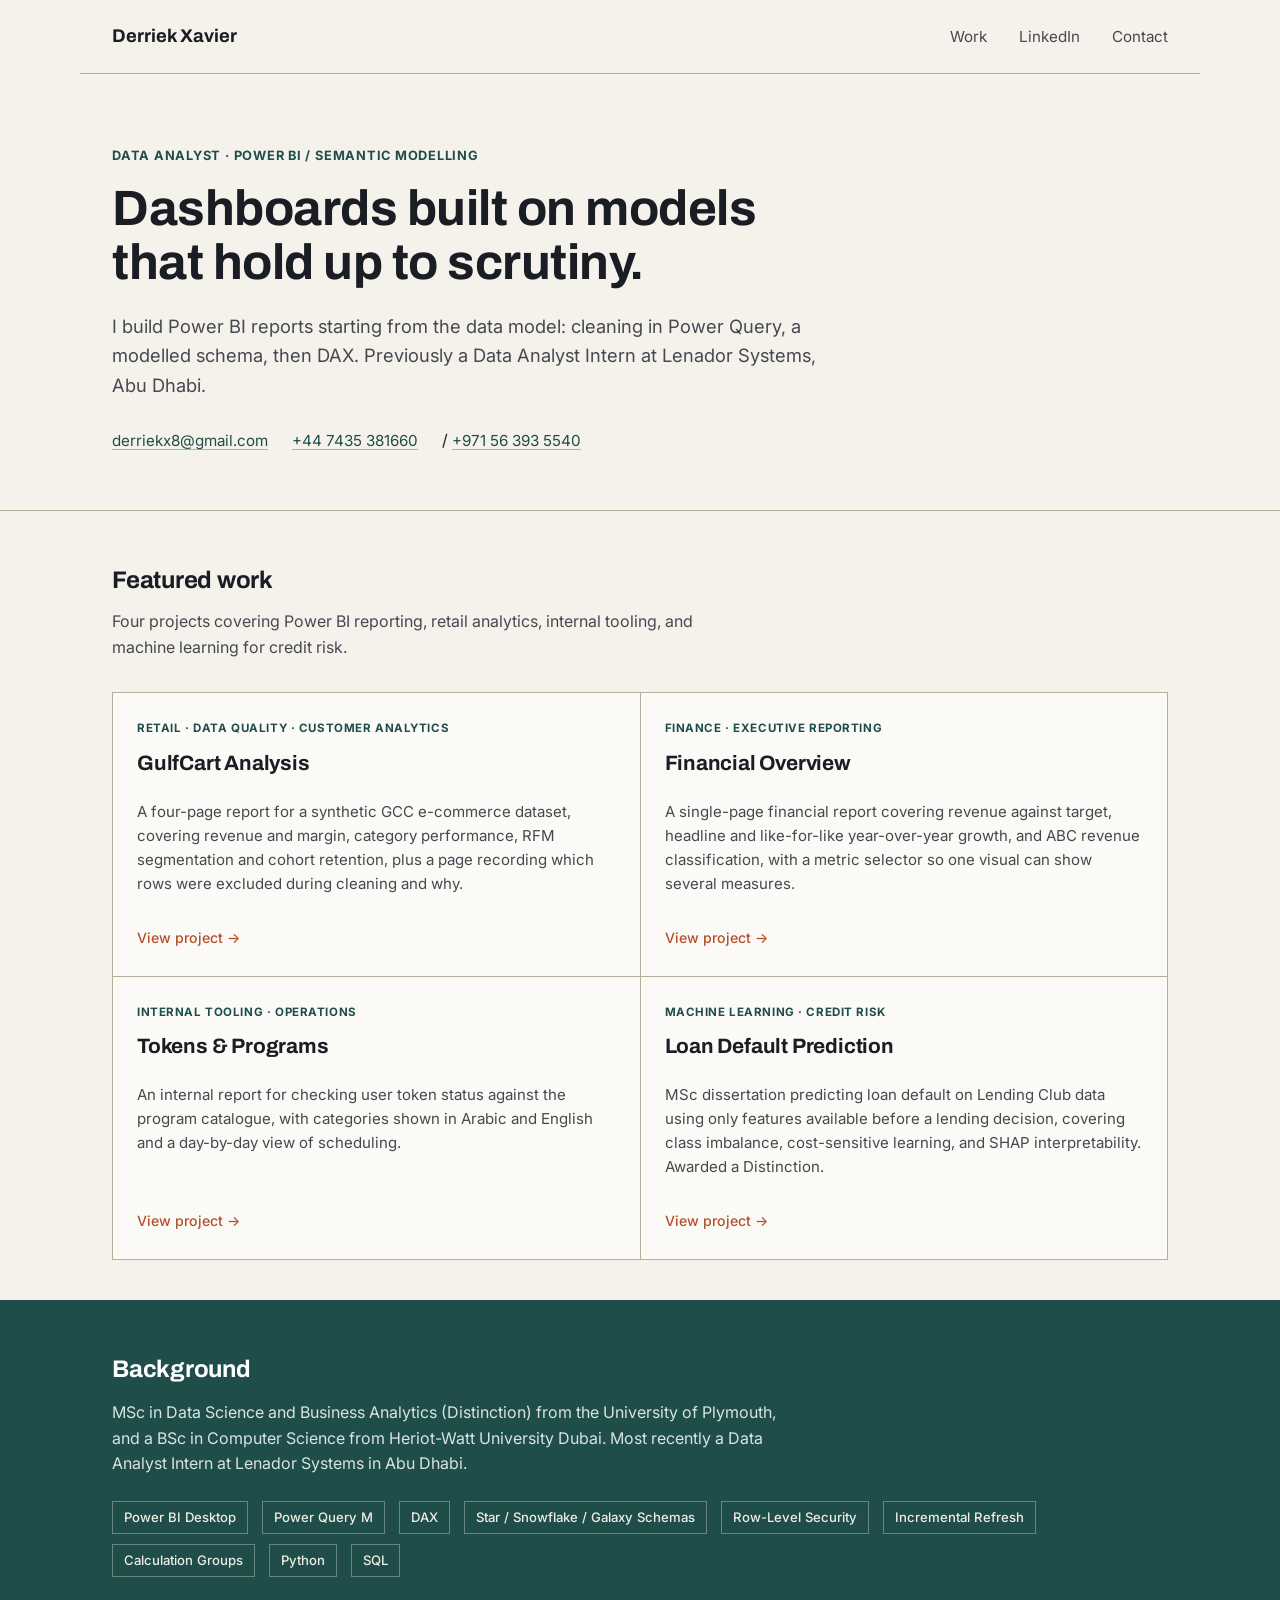
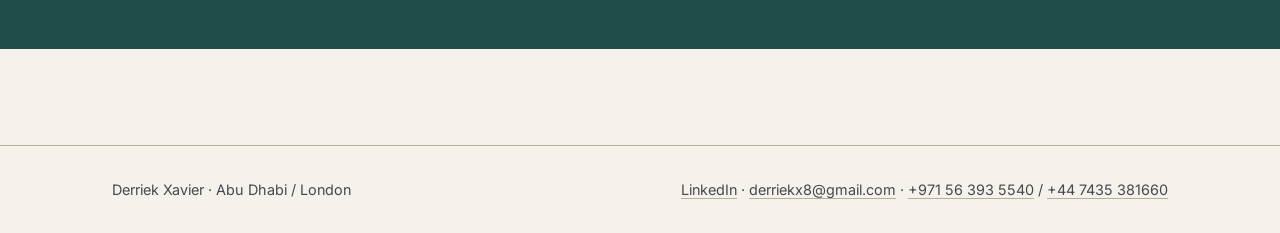
==== index.html @ 9cc600bb "Update index.html" ====
<!DOCTYPE html>
<html lang="en">
<head>
<meta charset="UTF-8">
<meta name="viewport" content="width=device-width, initial-scale=1.0">
<title>Derriek Xavier - Data &amp; BI Portfolio</title>
<meta name="description" content="Power BI and data analytics portfolio: semantic modelling, DAX, RLS, and dashboard design.">

<link rel="icon" href="favicon.ico" sizes="any">
<link rel="icon" href="assets/icons/favicon-32.png" type="image/png" sizes="32x32">
<link rel="apple-touch-icon" href="assets/icons/apple-touch-icon.png">

<meta property="og:type" content="website">
<meta property="og:url" content="https://derriekxavier.github.io/">
<meta property="og:title" content="Derriek Xavier - Power BI &amp; Data Analytics Portfolio">
<meta property="og:description" content="Semantic modelling, DAX, row-level security, and dashboard design across three Power BI projects.">
<meta property="og:image" content="https://derriekxavier.github.io/assets/og/og-image.png">
<meta property="og:image:width" content="1200">
<meta property="og:image:height" content="630">

<meta name="twitter:card" content="summary_large_image">
<meta name="twitter:title" content="Derriek Xavier - Power BI &amp; Data Analytics Portfolio">
<meta name="twitter:description" content="Semantic modelling, DAX, row-level security, and dashboard design across three Power BI projects.">
<meta name="twitter:image" content="https://derriekxavier.github.io/assets/og/og-image.png">

<link rel="stylesheet" href="assets/style.css">
</head>
<body>
<a href="#main" class="skip-link">Skip to content</a>

<header class="site-header">
  <a href="index.html" class="brand">Derriek Xavier</a>
  <nav>
    <a href="index.html#work">Work</a>
    <a href="https://www.linkedin.com/in/derriekxavier/" target="_blank" rel="noopener">LinkedIn</a>
    <a href="mailto:derriekx8@gmail.com">Contact</a>
  </nav>
</header>

<main id="main">
  <section class="hero">
    <div class="wrap">
      <div class="eyebrow">DATA ANALYST · POWER BI / SEMANTIC MODELLING</div>
      <h1>Dashboards built on models that hold up to scrutiny.</h1>
      <p class="lede">I build Power BI reports starting from the data model: cleaning in Power Query, a modelled schema, then DAX. Previously a Data Analyst Intern at Lenador Systems, Abu Dhabi.</p>
      <div class="hero-links">
        <a href="mailto:derriekx8@gmail.com">derriekx8@gmail.com</a>
        <a href="tel:+447435381660">+44 7435 381660</a> / <a href="tel:+971563935540">+971 56 393 5540</a>
      </div>
    </div>
  </section>

  <section class="project-list" id="work">
    <div class="wrap">
      <h2>Featured work</h2>
      <p class="section-note">Four projects covering Power BI reporting, retail analytics, internal tooling, and machine learning for credit risk.</p>

      <div class="card-grid">
        <a class="proj-card" href="projects/gulfcart.html">
          <div class="tag">RETAIL · DATA QUALITY · CUSTOMER ANALYTICS</div>
          <h3>GulfCart Analysis</h3>
          <p>A four-page report for a synthetic GCC e-commerce dataset, covering revenue and margin, category performance, RFM segmentation and cohort retention, plus a page recording which rows were excluded during cleaning and why.</p>
          <div class="go">View project →</div>
        </a>

        <a class="proj-card" href="projects/bi-gauntlet.html">
          <div class="tag">FINANCE · EXECUTIVE REPORTING</div>
          <h3>Financial Overview</h3>
          <p>A single-page financial report covering revenue against target, headline and like-for-like year-over-year growth, and ABC revenue classification, with a metric selector so one visual can show several measures.</p>
          <div class="go">View project →</div>
        </a>

        <a class="proj-card" href="projects/tokens-programs.html">
          <div class="tag">INTERNAL TOOLING · OPERATIONS</div>
          <h3>Tokens &amp; Programs</h3>
          <p>An internal report for checking user token status against the program catalogue, with categories shown in Arabic and English and a day-by-day view of scheduling.</p>
          <div class="go">View project →</div>
        </a>

        <a class="proj-card" href="projects/loan-default.html">
          <div class="tag">MACHINE LEARNING · CREDIT RISK</div>
          <h3>Loan Default Prediction</h3>
          <p>MSc dissertation predicting loan default on Lending Club data using only features available before a lending decision, covering class imbalance, cost-sensitive learning, and SHAP interpretability. Awarded a Distinction.</p>
          <div class="go">View project →</div>
        </a>
      </div>
    </div>
  </section>

  <section class="about-band">
    <div class="wrap">
      <h2>Background</h2>
      <p>MSc in Data Science and Business Analytics (Distinction) from the University of Plymouth, and a BSc in Computer Science from Heriot-Watt University Dubai. Most recently a Data Analyst Intern at Lenador Systems in Abu Dhabi.</p>
      <ul class="skills-list">
        <li>Power BI Desktop</li>
        <li>Power Query M</li>
        <li>DAX</li>
        <li>Star / Snowflake / Galaxy Schemas</li>
        <li>Row-Level Security</li>
        <li>Incremental Refresh</li>
        <li>Calculation Groups</li>
        <li>Python</li>
        <li>SQL</li>
      </ul>
    </div>
  </section>
</main>

<footer class="site-footer">
  <div class="wrap">
    <span>Derriek Xavier · Abu Dhabi / London</span>
    <span><a href="https://www.linkedin.com/in/derriekxavier/" target="_blank" rel="noopener">LinkedIn</a> · <a href="mailto:derriekx8@gmail.com">derriekx8@gmail.com</a> · <a href="tel:+971563935540">+971 56 393 5540</a> / <a href="tel:+447435381660">+44 7435 381660</a></span>
  </div>
</footer>

</body>
</html>
---- assets/style.css ----
@import url('https://fonts.googleapis.com/css2?family=Archivo:wght@500;600;700;800&family=Inter:wght@400;500;600&family=IBM+Plex+Mono:wght@400;500&display=swap');

:root {
  --paper: #F5F2EC;
  --paper-raised: #FBFAF7;
  --ink: #1A1D23;
  --ink-soft: #45494F;
  --teal: #1F4D4A;
  --teal-bright: #2D6F6A;
  --rust: #B5502B;
  --line: #D8D2C4;
  --line-strong: #B7AF9C;
  --measure: 66ch;
}

* { box-sizing: border-box; }

html { scroll-behavior: smooth; }

body {
  margin: 0;
  background: var(--paper);
  color: var(--ink);
  font-family: 'Inter', system-ui, sans-serif;
  font-size: 16px;
  line-height: 1.6;
  -webkit-font-smoothing: antialiased;
}

h1, h2, h3 {
  font-family: 'Archivo', 'Inter', system-ui, sans-serif;
  font-weight: 700;
  letter-spacing: -0.01em;
  color: var(--ink);
  line-height: 1.1;
  margin: 0;
}

code, .mono, .mono * {
  font-family: 'IBM Plex Mono', ui-monospace, monospace;
}

a { color: var(--teal); text-decoration-color: var(--line-strong); text-underline-offset: 3px; }
a:hover { color: var(--rust); }

::selection { background: var(--teal); color: var(--paper); }

.skip-link {
  position: absolute; left: -9999px; top: 0;
  background: var(--ink); color: var(--paper); padding: 10px 16px; z-index: 100;
}
.skip-link:focus { left: 16px; top: 16px; }

/* ---- Shell ---- */

.site-header {
  border-bottom: 1px solid var(--line-strong);
  padding: 22px 32px;
  display: flex;
  align-items: baseline;
  justify-content: space-between;
  max-width: 1120px;
  margin: 0 auto;
}
.site-header .brand {
  font-family: 'Archivo', 'Inter', system-ui, sans-serif;
  font-weight: 700;
  font-size: 1.15rem;
  color: var(--ink);
  text-decoration: none;
}
.site-header .brand:hover { color: var(--ink); }
.site-header nav a {
  margin-left: 28px;
  color: var(--ink-soft);
  text-decoration: none;
  font-size: 0.95rem;
}
.site-header nav a:hover { color: var(--rust); }

.wrap { max-width: 1120px; margin: 0 auto; padding: 0 32px; }
.prose { max-width: var(--measure); margin-left: 0; margin-right: auto; }

footer.site-footer {
  border-top: 1px solid var(--line-strong);
  margin-top: 96px;
  padding: 32px;
}
footer.site-footer .wrap {
  display: flex;
  justify-content: space-between;
  align-items: center;
  flex-wrap: wrap;
  gap: 12px;
  color: var(--ink-soft);
  font-size: 0.9rem;
}
footer.site-footer a { color: var(--ink-soft); }

/* ---- Home hero ---- */

.hero {
  padding: 72px 32px 56px;
  border-bottom: 1px solid var(--line-strong);
}
.hero .eyebrow {
  color: var(--teal);
  font-size: 0.8rem;
  margin-bottom: 14px;
  font-weight: 700;
  letter-spacing: 0.06em;
  text-transform: uppercase;
}
.hero h1 {
  font-size: clamp(2.1rem, 4vw, 3.1rem);
  max-width: 24ch;
  margin-bottom: 22px;
}
.hero p.lede {
  max-width: 60ch;
  font-size: 1.15rem;
  color: var(--ink-soft);
  margin-bottom: 28px;
}
.hero .hero-links a {
  display: inline-block;
  margin-right: 20px;
  font-size: 0.95rem;
}

.stat-strip {
  display: grid;
  grid-template-columns: repeat(4, 1fr);
  border-top: 1px solid var(--line);
  margin-top: 44px;
}
.stat-strip div {
  padding: 18px 20px 0 0;
  border-left: 1px solid var(--line);
}
.stat-strip div:first-child { border-left: none; padding-left: 0; }
.stat-strip .num {
  font-weight: 700;
  font-size: 1.5rem;
  color: var(--teal);
  display: block;
}
.stat-strip .label {
  font-size: 0.82rem;
  color: var(--ink-soft);
}

/* ---- Project index ---- */

.project-list {
  padding: 56px 32px 40px;
}
.project-list h2 {
  font-size: 1.5rem;
  margin-bottom: 6px;
}
.project-list .section-note {
  color: var(--ink-soft);
  margin-bottom: 32px;
  max-width: 60ch;
}

.card-grid {
  display: grid;
  grid-template-columns: repeat(2, 1fr);
  gap: 1px;
  background: var(--line-strong);
  border: 1px solid var(--line-strong);
}
.proj-card {
  background: var(--paper-raised);
  padding: 26px 24px;
  text-decoration: none;
  color: var(--ink);
  display: flex;
  flex-direction: column;
  min-height: 260px;
}
.proj-card:hover { background: #fff; }
.proj-card .tag {
  font-size: 0.72rem;
  font-weight: 700;
  letter-spacing: 0.05em;
  text-transform: uppercase;
  color: var(--teal);
  margin-bottom: 14px;
}
.proj-card h3 {
  font-size: 1.3rem;
  margin-bottom: 10px;
}
.proj-card p {
  color: var(--ink-soft);
  font-size: 0.94rem;
  flex-grow: 1;
}
.proj-card .go {
  margin-top: 16px;
  font-size: 0.88rem;
  color: var(--rust);
  font-weight: 500;
}

/* ---- Skills / about band ---- */

.about-band {
  background: var(--teal);
  color: #EFEDE4;
  padding: 56px 32px;
}
.about-band h2 { color: #fff; font-size: 1.5rem; margin-bottom: 18px; }
.about-band p { max-width: 68ch; color: #D9E4E2; }
.about-band .skills-list {
  display: flex;
  flex-wrap: wrap;
  gap: 10px 14px;
  margin-top: 24px;
  list-style: none;
  padding: 0;
}
.about-band .skills-list li {
  font-size: 0.82rem;
  font-weight: 500;
  border: 1px solid rgba(239,237,228,0.35);
  padding: 5px 11px;
  color: #EFEDE4;
}

/* ---- Project page ---- */

.proj-hero {
  padding: 52px 32px 0;
  border-bottom: 1px solid var(--line-strong);
}
.proj-hero .breadcrumb {
  font-size: 0.82rem;
  font-weight: 500;
  color: var(--ink-soft);
  margin-bottom: 18px;
}
.proj-hero .breadcrumb a { color: var(--ink-soft); }
.proj-hero h1 { font-size: clamp(1.9rem, 3.4vw, 2.6rem); margin-bottom: 12px; max-width: 22ch; }
.proj-hero .dek {
  font-size: 1.08rem;
  color: var(--ink-soft);
  max-width: 62ch;
  margin-bottom: 32px;
}
.proj-hero .meta-row {
  display: flex;
  flex-wrap: wrap;
  gap: 28px;
  padding: 22px 0 24px;
  border-top: 1px solid var(--line);
  font-size: 0.9rem;
}
.proj-hero .meta-row dt {
  font-size: 0.72rem;
  font-weight: 700;
  letter-spacing: 0.04em;
  text-transform: uppercase;
  color: var(--teal);
  margin-bottom: 4px;
}
.proj-hero .meta-row dd { margin: 0; color: var(--ink-soft); }

.proj-kpis {
  display: grid;
  grid-template-columns: repeat(auto-fit, minmax(140px, 1fr));
  border-top: 1px solid var(--line-strong);
  border-bottom: 1px solid var(--line-strong);
}
.proj-kpis div {
  padding: 20px 22px;
  border-left: 1px solid var(--line);
}
.proj-kpis div:first-child { border-left: none; }
.proj-kpis .num {
  font-weight: 700;
  font-size: 1.4rem;
  color: var(--rust);
  display: block;
}
.proj-kpis .label { font-size: 0.78rem; color: var(--ink-soft); }

.proj-section {
  padding: 52px 32px;
  border-bottom: 1px solid var(--line);
}
.proj-section:last-of-type { border-bottom: none; }
.proj-section h2 {
  font-size: 1.4rem;
  margin-bottom: 20px;
}
.proj-section h3 {
  font-size: 1.1rem;
  margin: 28px 0 10px;
}
.proj-section p { color: var(--ink-soft); margin: 0 0 14px; }
.proj-section ul { color: var(--ink-soft); padding-left: 22px; margin: 0 0 14px; }
.proj-section li { margin-bottom: 6px; }

figure { margin: 32px 0; }
figure img {
  width: 100%;
  display: block;
  border: 1px solid var(--line-strong);
}
figcaption {
  font-size: 0.82rem;
  font-style: italic;
  color: var(--ink-soft);
  margin-top: 8px;
}

.dax-block {
  background: var(--ink);
  color: #E7E4D9;
  padding: 20px 22px;
  overflow-x: auto;
  font-family: 'IBM Plex Mono', ui-monospace, monospace;
  font-size: 0.85rem;
  line-height: 1.65;
  margin: 18px 0 24px;
}
.dax-block .c { color: #7FA69E; } /* comment tone */

.pill-row { display: flex; flex-wrap: wrap; gap: 8px; margin: 14px 0 6px; }
.pill {
  font-size: 0.78rem;
  font-weight: 500;
  border: 1px solid var(--line-strong);
  padding: 4px 10px;
  color: var(--teal);
  background: var(--paper-raised);
}

.two-col {
  display: grid;
  grid-template-columns: 1fr 1fr;
  gap: 40px;
}

.nav-between {
  display: flex;
  justify-content: space-between;
  padding: 40px 32px;
  border-top: 1px solid var(--line-strong);
  font-size: 0.92rem;
}

@media (max-width: 760px) {
  .site-header { padding: 18px 20px; }
  .site-header nav a { margin-left: 16px; font-size: 0.88rem; }
  .stat-strip { grid-template-columns: repeat(2, 1fr); row-gap: 22px; }
  .stat-strip div:nth-child(3) { border-left: none; }
  .proj-kpis { grid-template-columns: repeat(2, 1fr); }
  .proj-kpis div:nth-child(3) { border-left: none; }
  .two-col { grid-template-columns: 1fr; }
  .card-grid { grid-template-columns: 1fr; }
  .hero, .project-list, .about-band, .proj-hero, .proj-section, footer.site-footer .wrap, .nav-between { padding-left: 20px; padding-right: 20px; }
}

@media (prefers-reduced-motion: reduce) {
  html { scroll-behavior: auto; }
}

a:focus-visible, button:focus-visible {
  outline: 2px solid var(--rust);
  outline-offset: 2px;
}
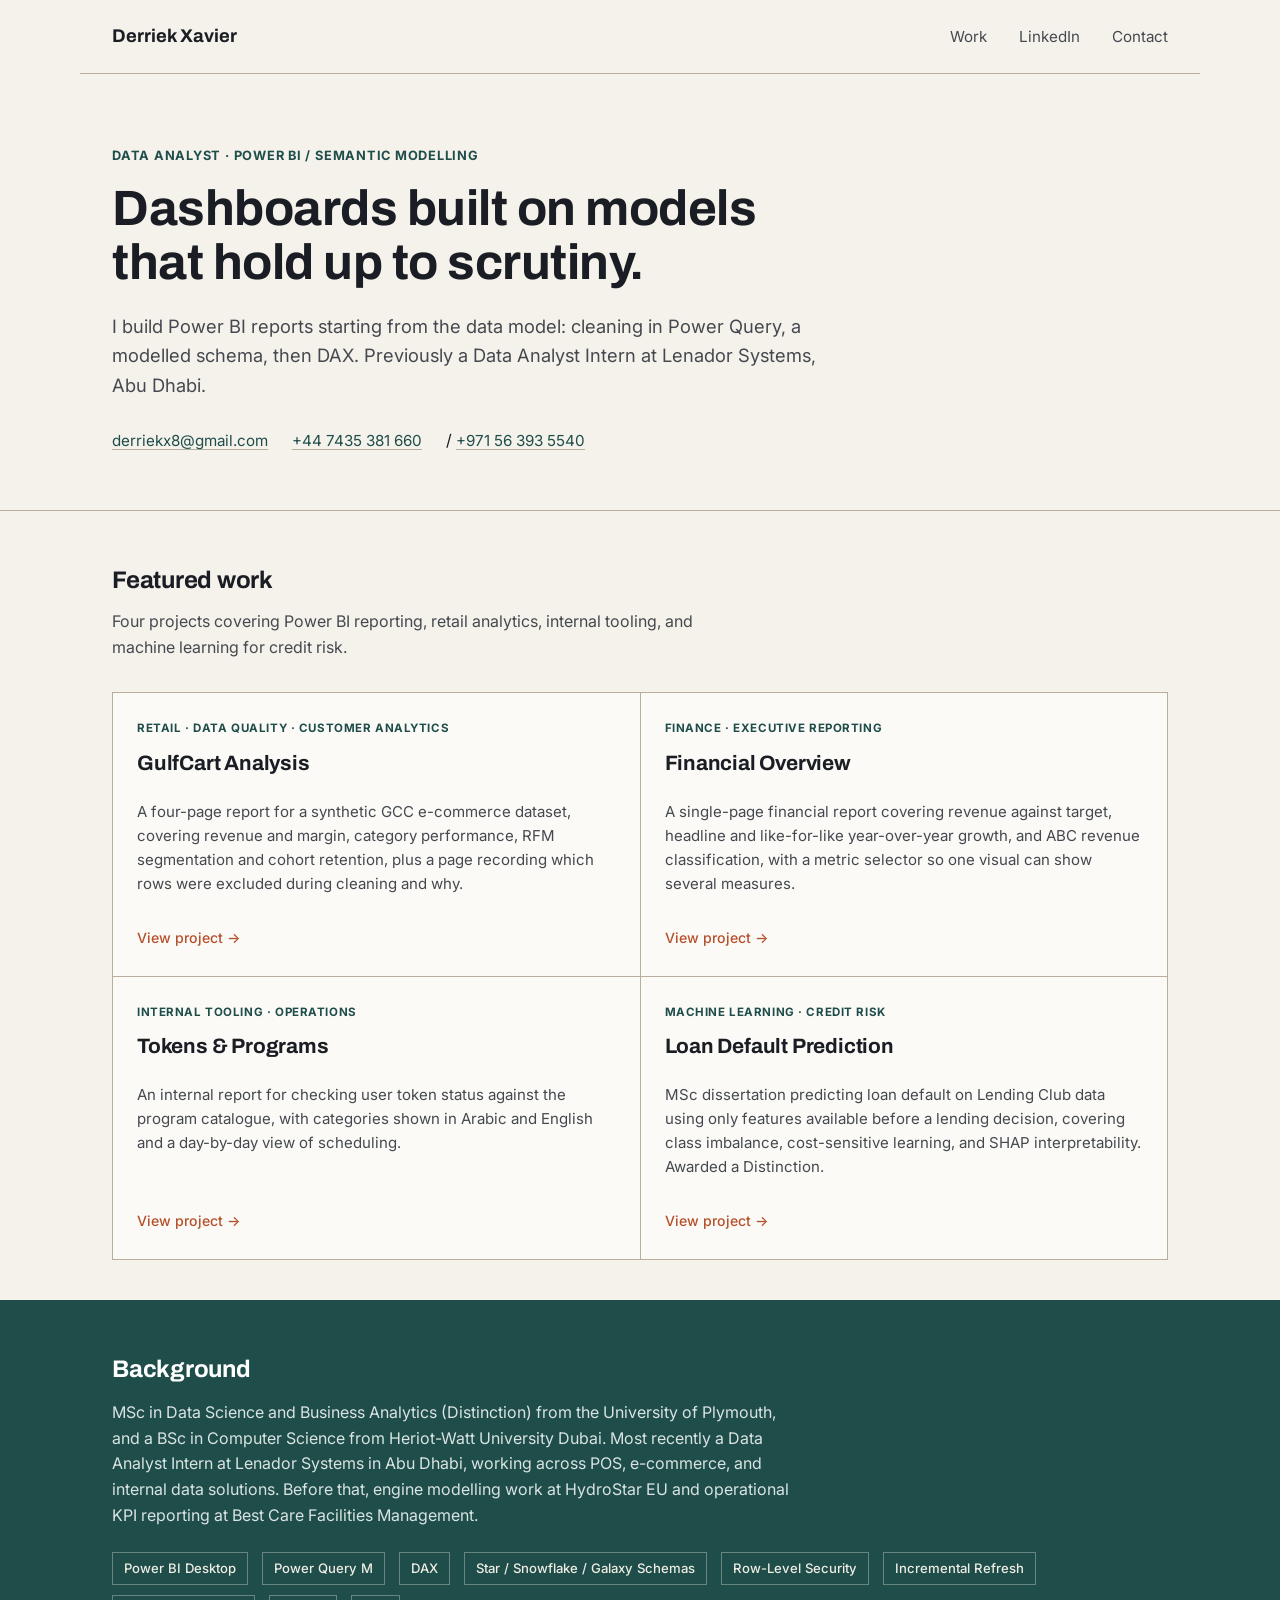
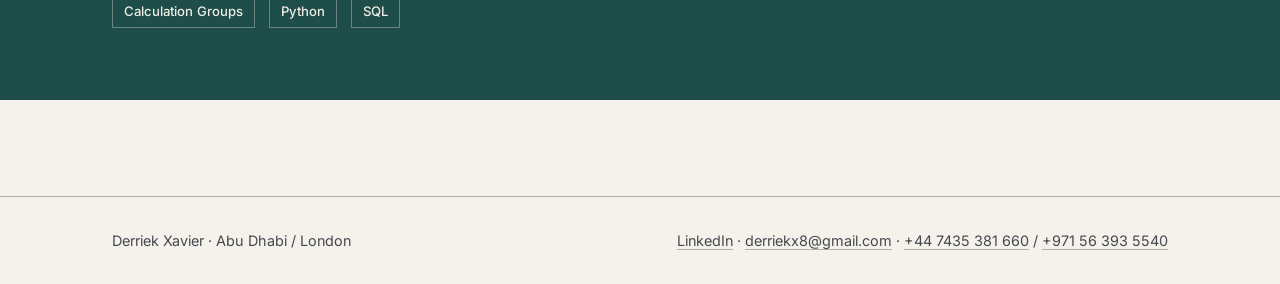
==== commit 0ca9e889: "Add files via upload" ====
--- a/index.html
+++ b/index.html
@@ -45,7 +45,7 @@
       <p class="lede">I build Power BI reports starting from the data model: cleaning in Power Query, a modelled schema, then DAX. Previously a Data Analyst Intern at Lenador Systems, Abu Dhabi.</p>
       <div class="hero-links">
         <a href="mailto:derriekx8@gmail.com">derriekx8@gmail.com</a>
-        <a href="tel:+447435381660">+44 7435 381660</a> / <a href="tel:+971563935540">+971 56 393 5540</a>
+        <a href="tel:+447435381660">+44 7435 381 660</a> / <a href="tel:+971563935540">+971 56 393 5540</a>
       </div>
     </div>
   </section>
@@ -90,7 +90,7 @@
   <section class="about-band">
     <div class="wrap">
       <h2>Background</h2>
-      <p>MSc in Data Science and Business Analytics (Distinction) from the University of Plymouth, and a BSc in Computer Science from Heriot-Watt University Dubai. Most recently a Data Analyst Intern at Lenador Systems in Abu Dhabi.</p>
+      <p>MSc in Data Science and Business Analytics (Distinction) from the University of Plymouth, and a BSc in Computer Science from Heriot-Watt University Dubai. Most recently a Data Analyst Intern at Lenador Systems in Abu Dhabi, working across POS, e-commerce, and internal data solutions. Before that, engine modelling work at HydroStar EU and operational KPI reporting at Best Care Facilities Management.</p>
       <ul class="skills-list">
         <li>Power BI Desktop</li>
         <li>Power Query M</li>
@@ -109,7 +109,7 @@
 <footer class="site-footer">
   <div class="wrap">
     <span>Derriek Xavier · Abu Dhabi / London</span>
-    <span><a href="https://www.linkedin.com/in/derriekxavier/" target="_blank" rel="noopener">LinkedIn</a> · <a href="mailto:derriekx8@gmail.com">derriekx8@gmail.com</a> · <a href="tel:+971563935540">+971 56 393 5540</a> / <a href="tel:+447435381660">+44 7435 381660</a></span>
+    <span><a href="https://www.linkedin.com/in/derriekxavier/" target="_blank" rel="noopener">LinkedIn</a> · <a href="mailto:derriekx8@gmail.com">derriekx8@gmail.com</a> · <a href="tel:+447435381660">+44 7435 381 660</a> / <a href="tel:+971563935540">+971 56 393 5540</a></span>
   </div>
 </footer>
 
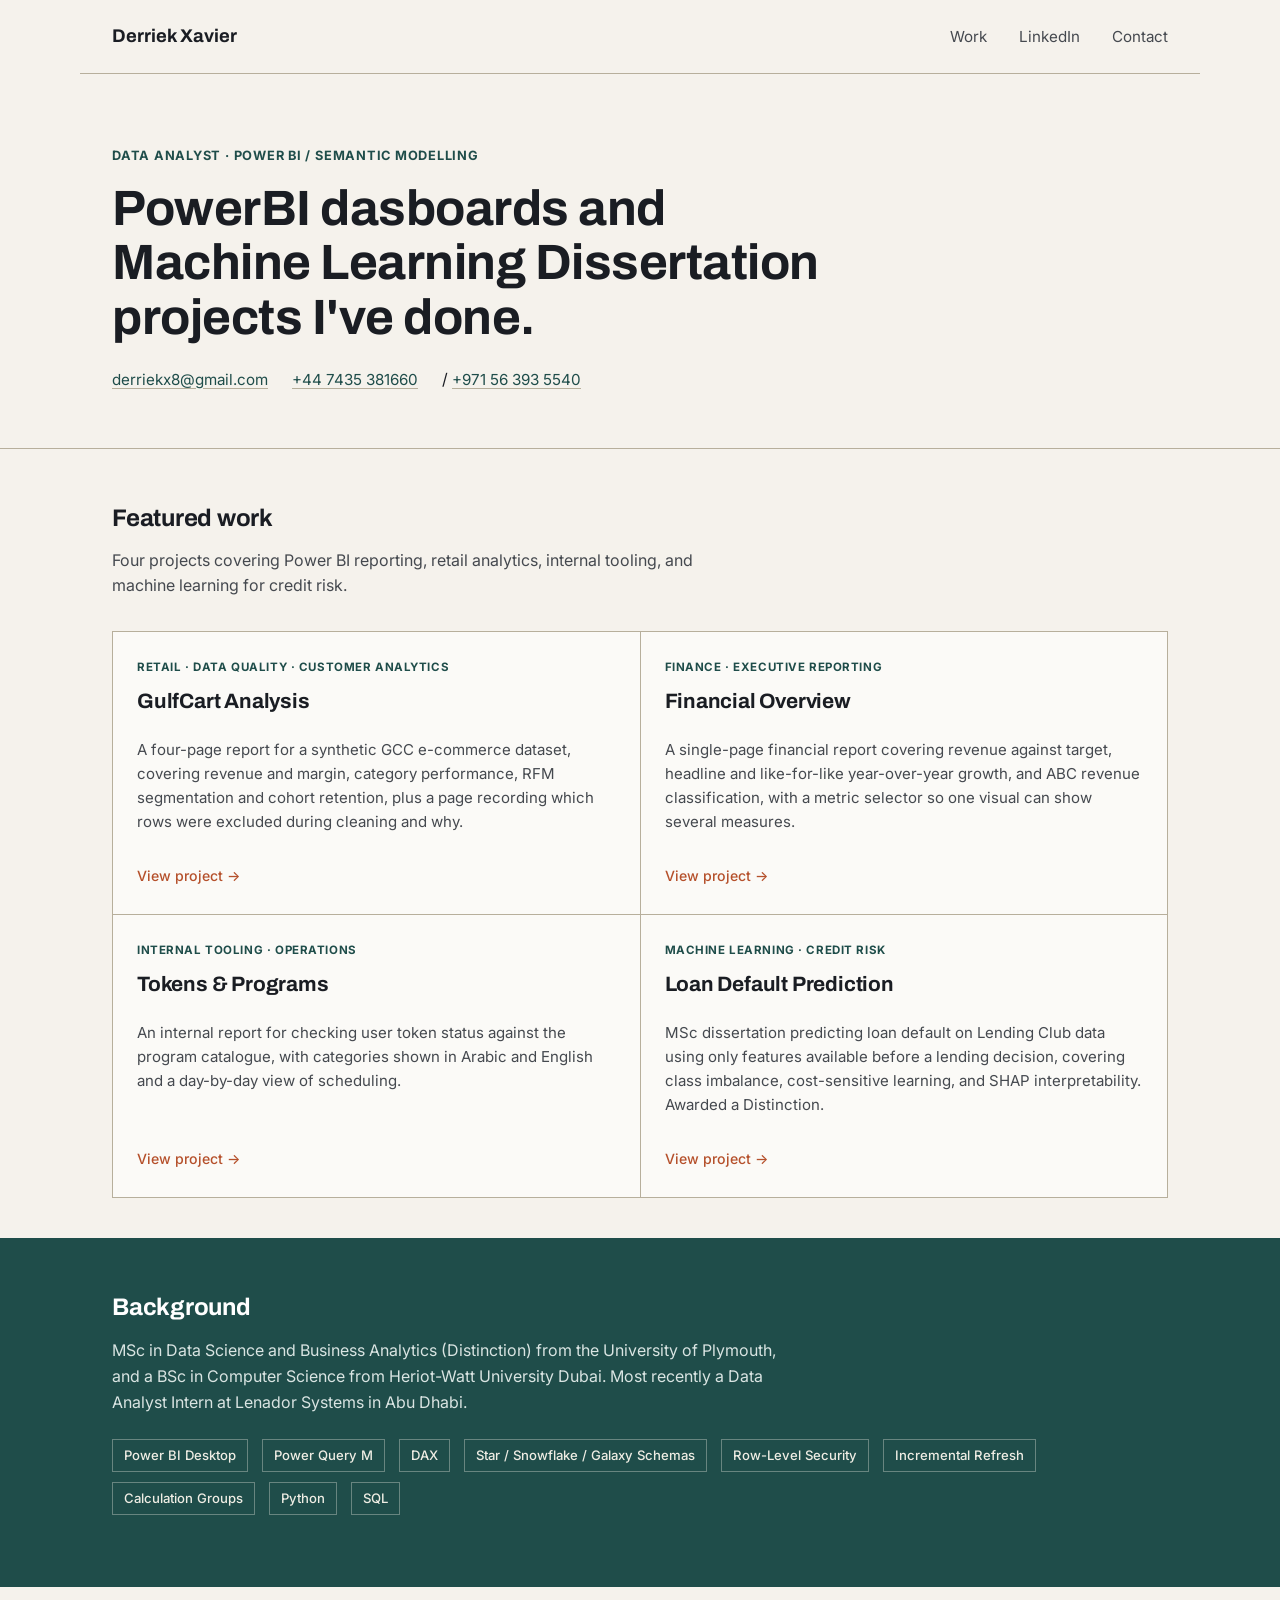
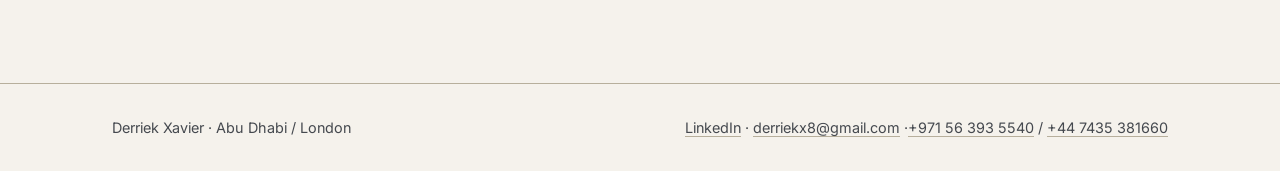
==== commit 4ab81e09: "Update index.html" ====
--- a/index.html
+++ b/index.html
@@ -41,11 +41,10 @@
   <section class="hero">
     <div class="wrap">
       <div class="eyebrow">DATA ANALYST · POWER BI / SEMANTIC MODELLING</div>
-      <h1>Dashboards built on models that hold up to scrutiny.</h1>
-      <p class="lede">I build Power BI reports starting from the data model: cleaning in Power Query, a modelled schema, then DAX. Previously a Data Analyst Intern at Lenador Systems, Abu Dhabi.</p>
+      <h1>PowerBI dasboards and Machine Learning Dissertation projects I've done.</h1>
       <div class="hero-links">
         <a href="mailto:derriekx8@gmail.com">derriekx8@gmail.com</a>
-        <a href="tel:+447435381660">+44 7435 381 660</a> / <a href="tel:+971563935540">+971 56 393 5540</a>
+        <a href="tel:+447435381660">+44 7435 381660</a> / <a href="tel:+971563935540">+971 56 393 5540</a>
       </div>
     </div>
   </section>
@@ -90,7 +89,7 @@
   <section class="about-band">
     <div class="wrap">
       <h2>Background</h2>
-      <p>MSc in Data Science and Business Analytics (Distinction) from the University of Plymouth, and a BSc in Computer Science from Heriot-Watt University Dubai. Most recently a Data Analyst Intern at Lenador Systems in Abu Dhabi, working across POS, e-commerce, and internal data solutions. Before that, engine modelling work at HydroStar EU and operational KPI reporting at Best Care Facilities Management.</p>
+      <p>MSc in Data Science and Business Analytics (Distinction) from the University of Plymouth, and a BSc in Computer Science from Heriot-Watt University Dubai. Most recently a Data Analyst Intern at Lenador Systems in Abu Dhabi.</p>
       <ul class="skills-list">
         <li>Power BI Desktop</li>
         <li>Power Query M</li>
@@ -109,7 +108,7 @@
 <footer class="site-footer">
   <div class="wrap">
     <span>Derriek Xavier · Abu Dhabi / London</span>
-    <span><a href="https://www.linkedin.com/in/derriekxavier/" target="_blank" rel="noopener">LinkedIn</a> · <a href="mailto:derriekx8@gmail.com">derriekx8@gmail.com</a> · <a href="tel:+447435381660">+44 7435 381 660</a> / <a href="tel:+971563935540">+971 56 393 5540</a></span>
+    <span><a href="https://www.linkedin.com/in/derriekxavier/" target="_blank" rel="noopener">LinkedIn</a> · <a href="mailto:derriekx8@gmail.com">derriekx8@gmail.com</a> ·<a href="tel:+971563935540">+971 56 393 5540</a> / <a href="tel:+447435381660">+44 7435 381660</a></span>
   </div>
 </footer>
 
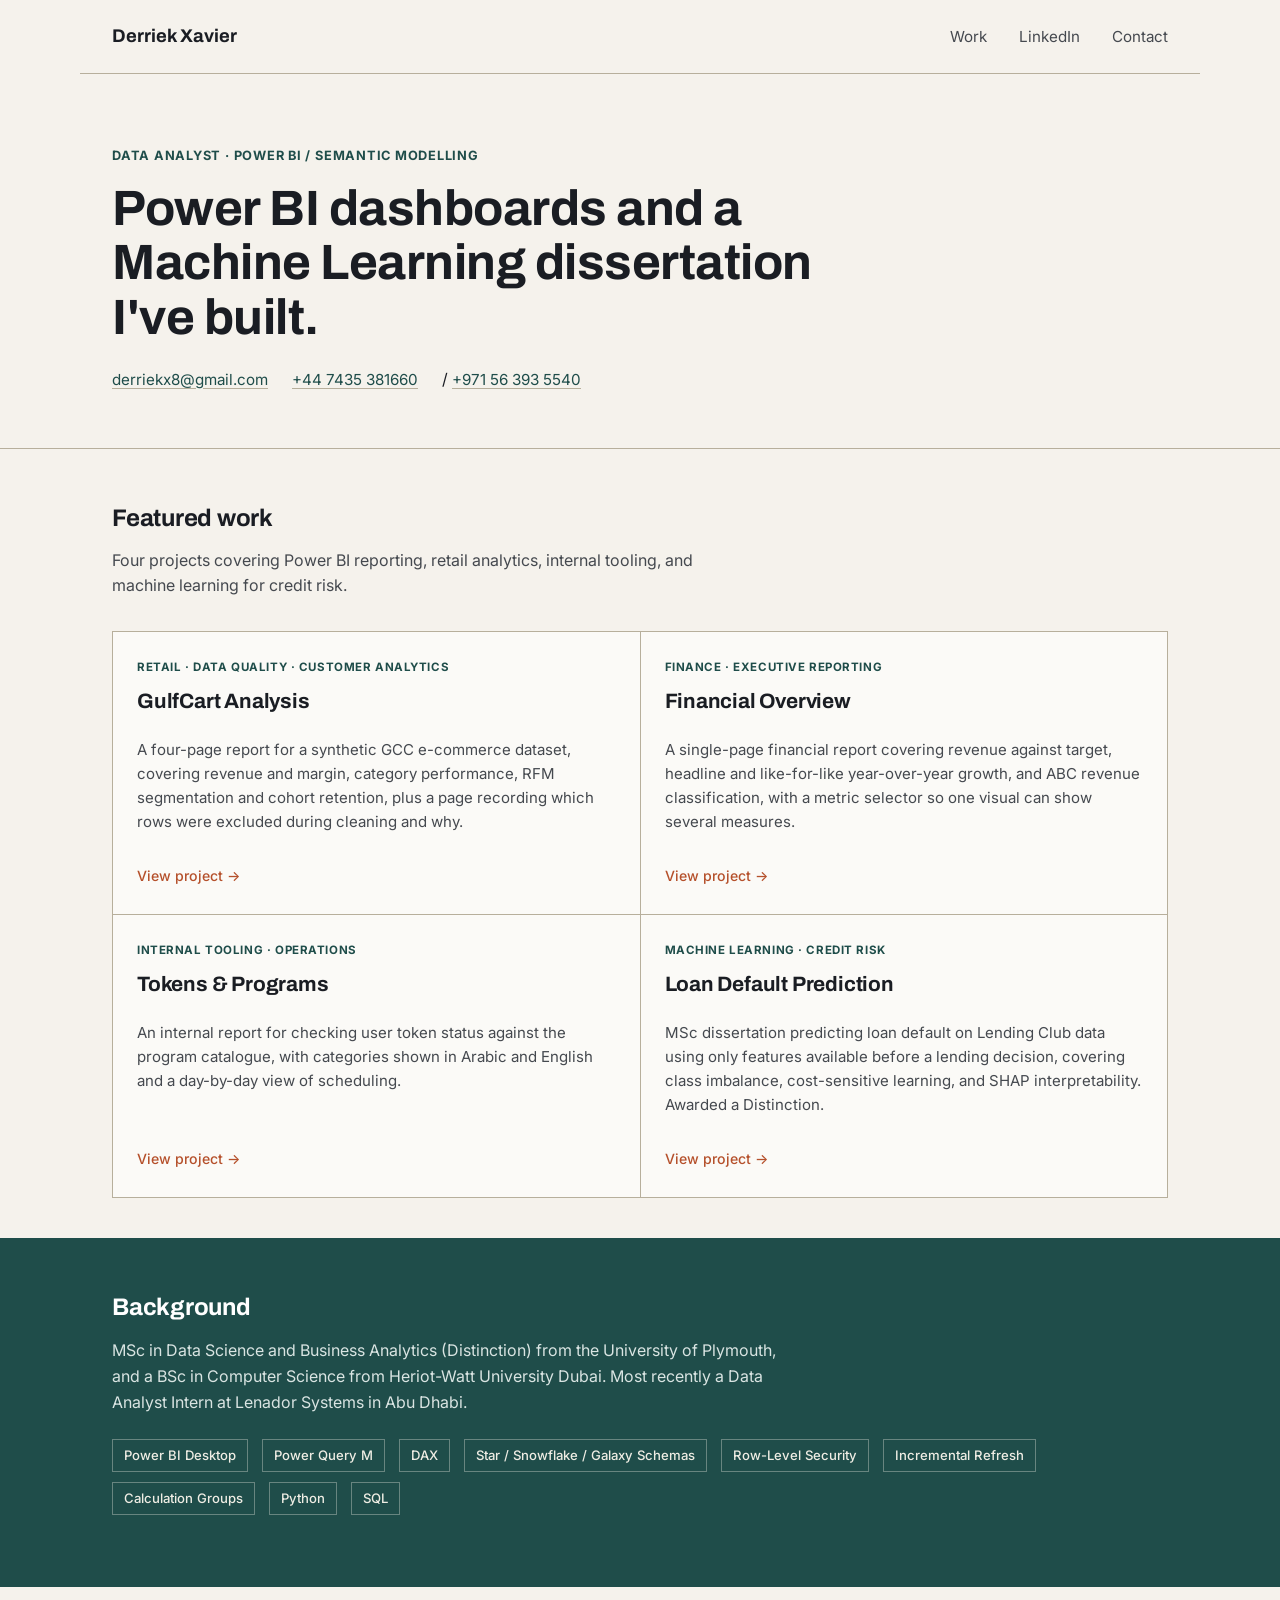
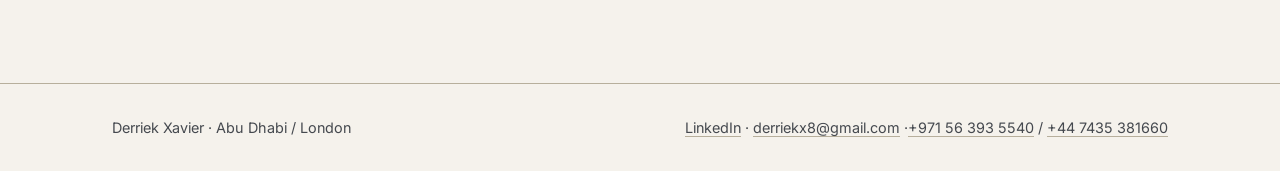
==== commit 6f015306: "Update index.html" ====
--- a/index.html
+++ b/index.html
@@ -41,7 +41,7 @@
   <section class="hero">
     <div class="wrap">
       <div class="eyebrow">DATA ANALYST · POWER BI / SEMANTIC MODELLING</div>
-      <h1>PowerBI dasboards and Machine Learning Dissertation projects I've done.</h1>
+      <h1>Power BI dashboards and a Machine Learning dissertation I've built.</h1>
       <div class="hero-links">
         <a href="mailto:derriekx8@gmail.com">derriekx8@gmail.com</a>
         <a href="tel:+447435381660">+44 7435 381660</a> / <a href="tel:+971563935540">+971 56 393 5540</a>
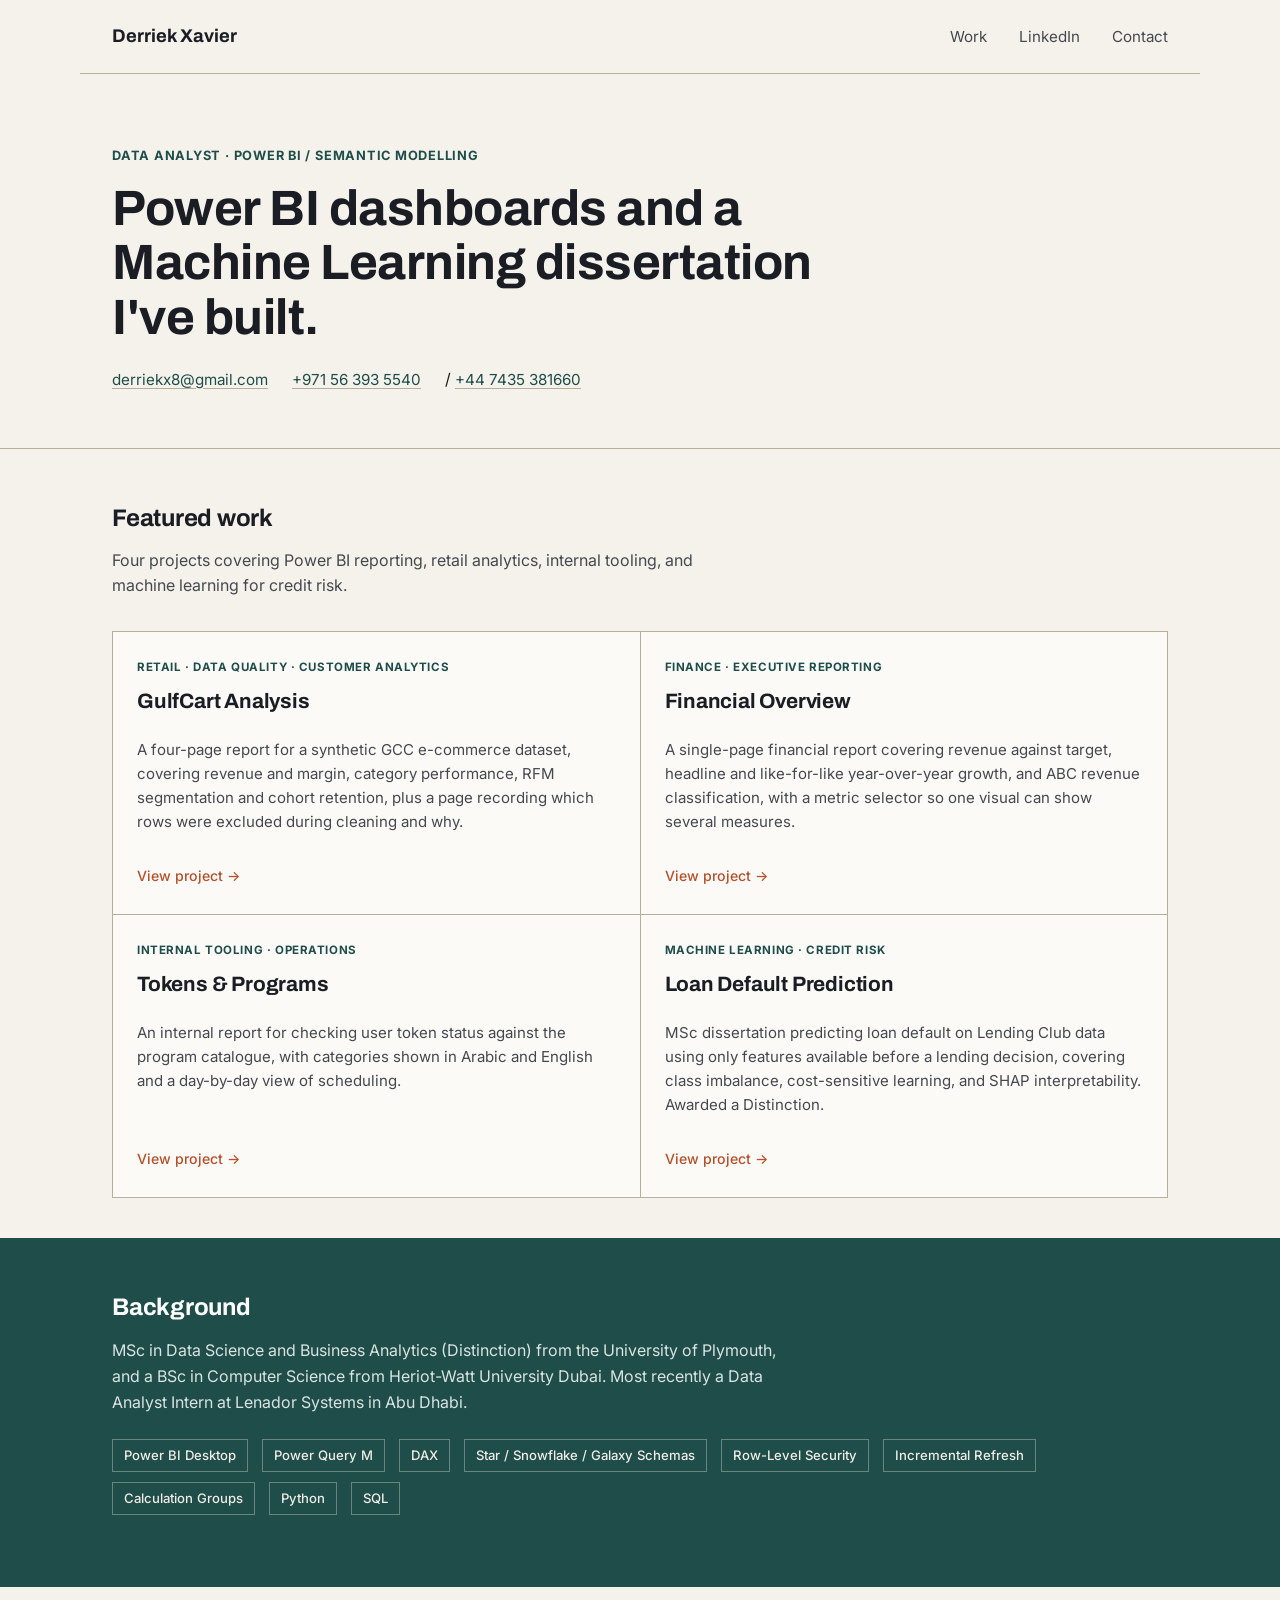
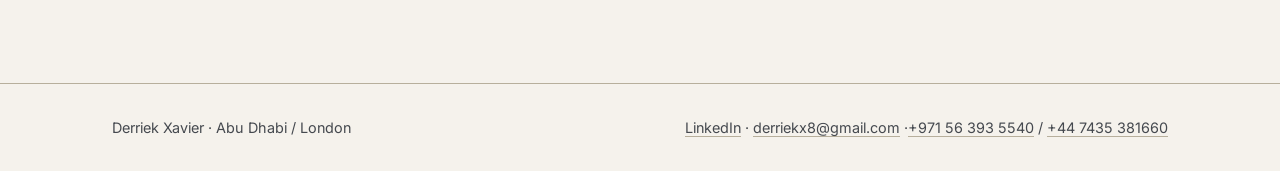
==== commit 28b6009c: "Update index.html" ====
--- a/index.html
+++ b/index.html
@@ -1,10 +1,11 @@
 <!DOCTYPE html>
 <html lang="en">
 <head>
+<meta name="google-site-verification" content="yAfRtNExouW-Twt7TnEkryJDzmDwEWIRnnUQQ39vMlI" />
 <meta charset="UTF-8">
 <meta name="viewport" content="width=device-width, initial-scale=1.0">
-<title>Derriek Xavier - Data &amp; BI Portfolio</title>
-<meta name="description" content="Power BI and data analytics portfolio: semantic modelling, DAX, RLS, and dashboard design.">
+<title>Derriek Xavier - Power BI & Machine Learning Portfolio</title>
+<meta name="description" content="Power BI and machine learning portfolio: semantic modelling, DAX, RLS, dashboard design, and a credit risk prediction dissertation.">
 
 <link rel="icon" href="favicon.ico" sizes="any">
 <link rel="icon" href="assets/icons/favicon-32.png" type="image/png" sizes="32x32">
@@ -12,15 +13,15 @@
 
 <meta property="og:type" content="website">
 <meta property="og:url" content="https://derriekxavier.github.io/">
-<meta property="og:title" content="Derriek Xavier - Power BI &amp; Data Analytics Portfolio">
-<meta property="og:description" content="Semantic modelling, DAX, row-level security, and dashboard design across three Power BI projects.">
+<meta property="og:title" content="Derriek Xavier - Power BI & Machine Learning Portfolio">
+<meta property="og:description" content="Semantic modelling, DAX, row-level security, and dashboard design across four projects, including a machine learning dissertation on credit risk.">
 <meta property="og:image" content="https://derriekxavier.github.io/assets/og/og-image.png">
 <meta property="og:image:width" content="1200">
 <meta property="og:image:height" content="630">
 
 <meta name="twitter:card" content="summary_large_image">
-<meta name="twitter:title" content="Derriek Xavier - Power BI &amp; Data Analytics Portfolio">
-<meta name="twitter:description" content="Semantic modelling, DAX, row-level security, and dashboard design across three Power BI projects.">
+<meta name="twitter:title" content="Derriek Xavier - Power BI & Machine Learning Portfolio">
+<meta name="twitter:description" content="Semantic modelling, DAX, row-level security, and dashboard design across four projects, including a machine learning dissertation on credit risk.">
 <meta name="twitter:image" content="https://derriekxavier.github.io/assets/og/og-image.png">
 
 <link rel="stylesheet" href="assets/style.css">
@@ -44,7 +45,7 @@
       <h1>Power BI dashboards and a Machine Learning dissertation I've built.</h1>
       <div class="hero-links">
         <a href="mailto:derriekx8@gmail.com">derriekx8@gmail.com</a>
-        <a href="tel:+447435381660">+44 7435 381660</a> / <a href="tel:+971563935540">+971 56 393 5540</a>
+        <a href="tel:+971563935540">+971 56 393 5540</a> /  <a href="tel:+447435381660">+44 7435 381660</a>
       </div>
     </div>
   </section>
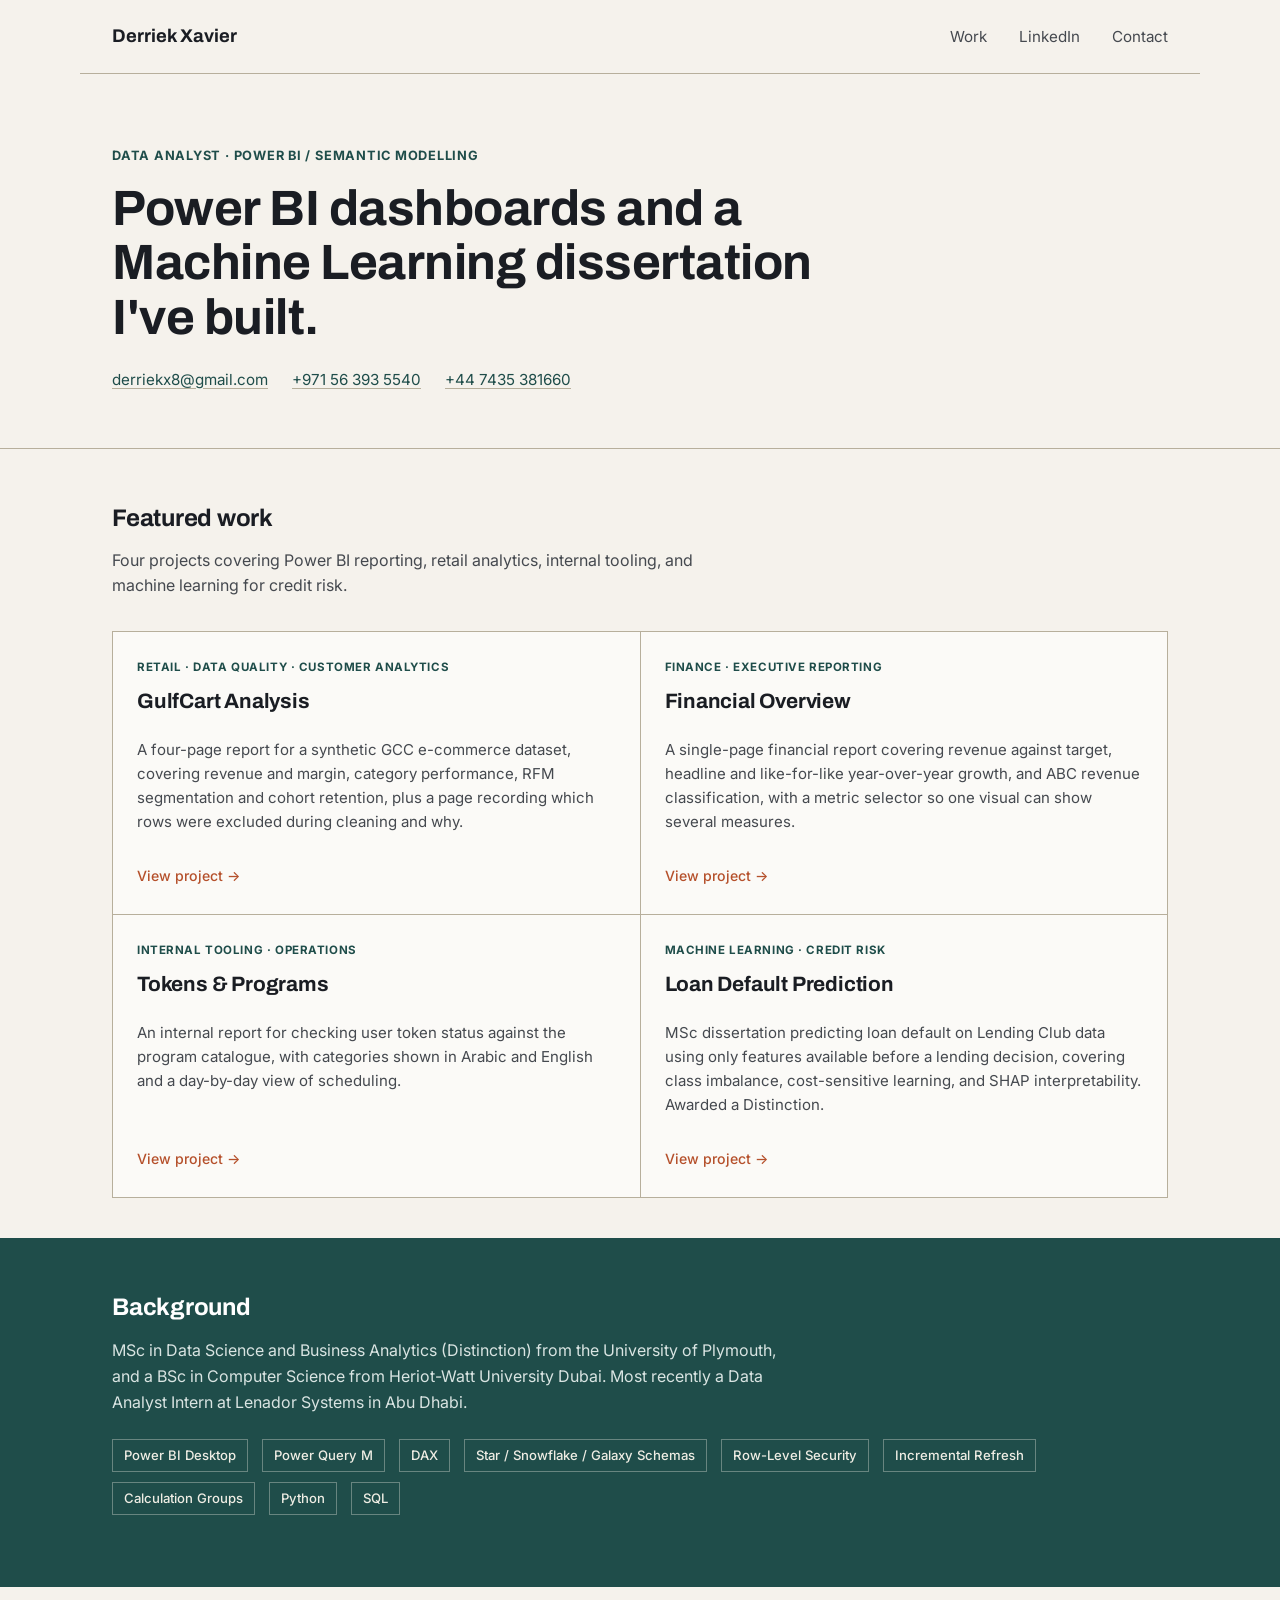
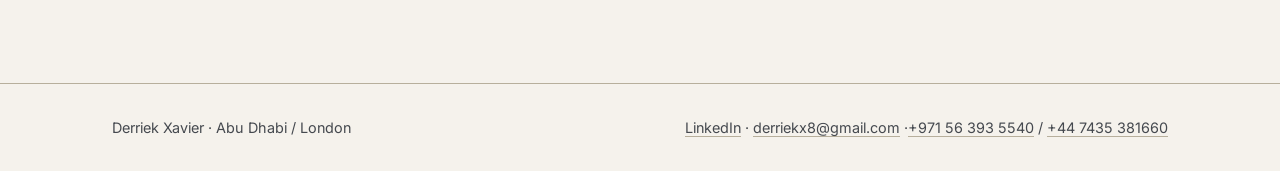
==== commit af04c5b1: "Update index.html" ====
--- a/index.html
+++ b/index.html
@@ -45,7 +45,7 @@
       <h1>Power BI dashboards and a Machine Learning dissertation I've built.</h1>
       <div class="hero-links">
         <a href="mailto:derriekx8@gmail.com">derriekx8@gmail.com</a>
-        <a href="tel:+971563935540">+971 56 393 5540</a> /  <a href="tel:+447435381660">+44 7435 381660</a>
+        <a href="tel:+971563935540">+971 56 393 5540</a>   <a href="tel:+447435381660">+44 7435 381660</a>
       </div>
     </div>
   </section>
